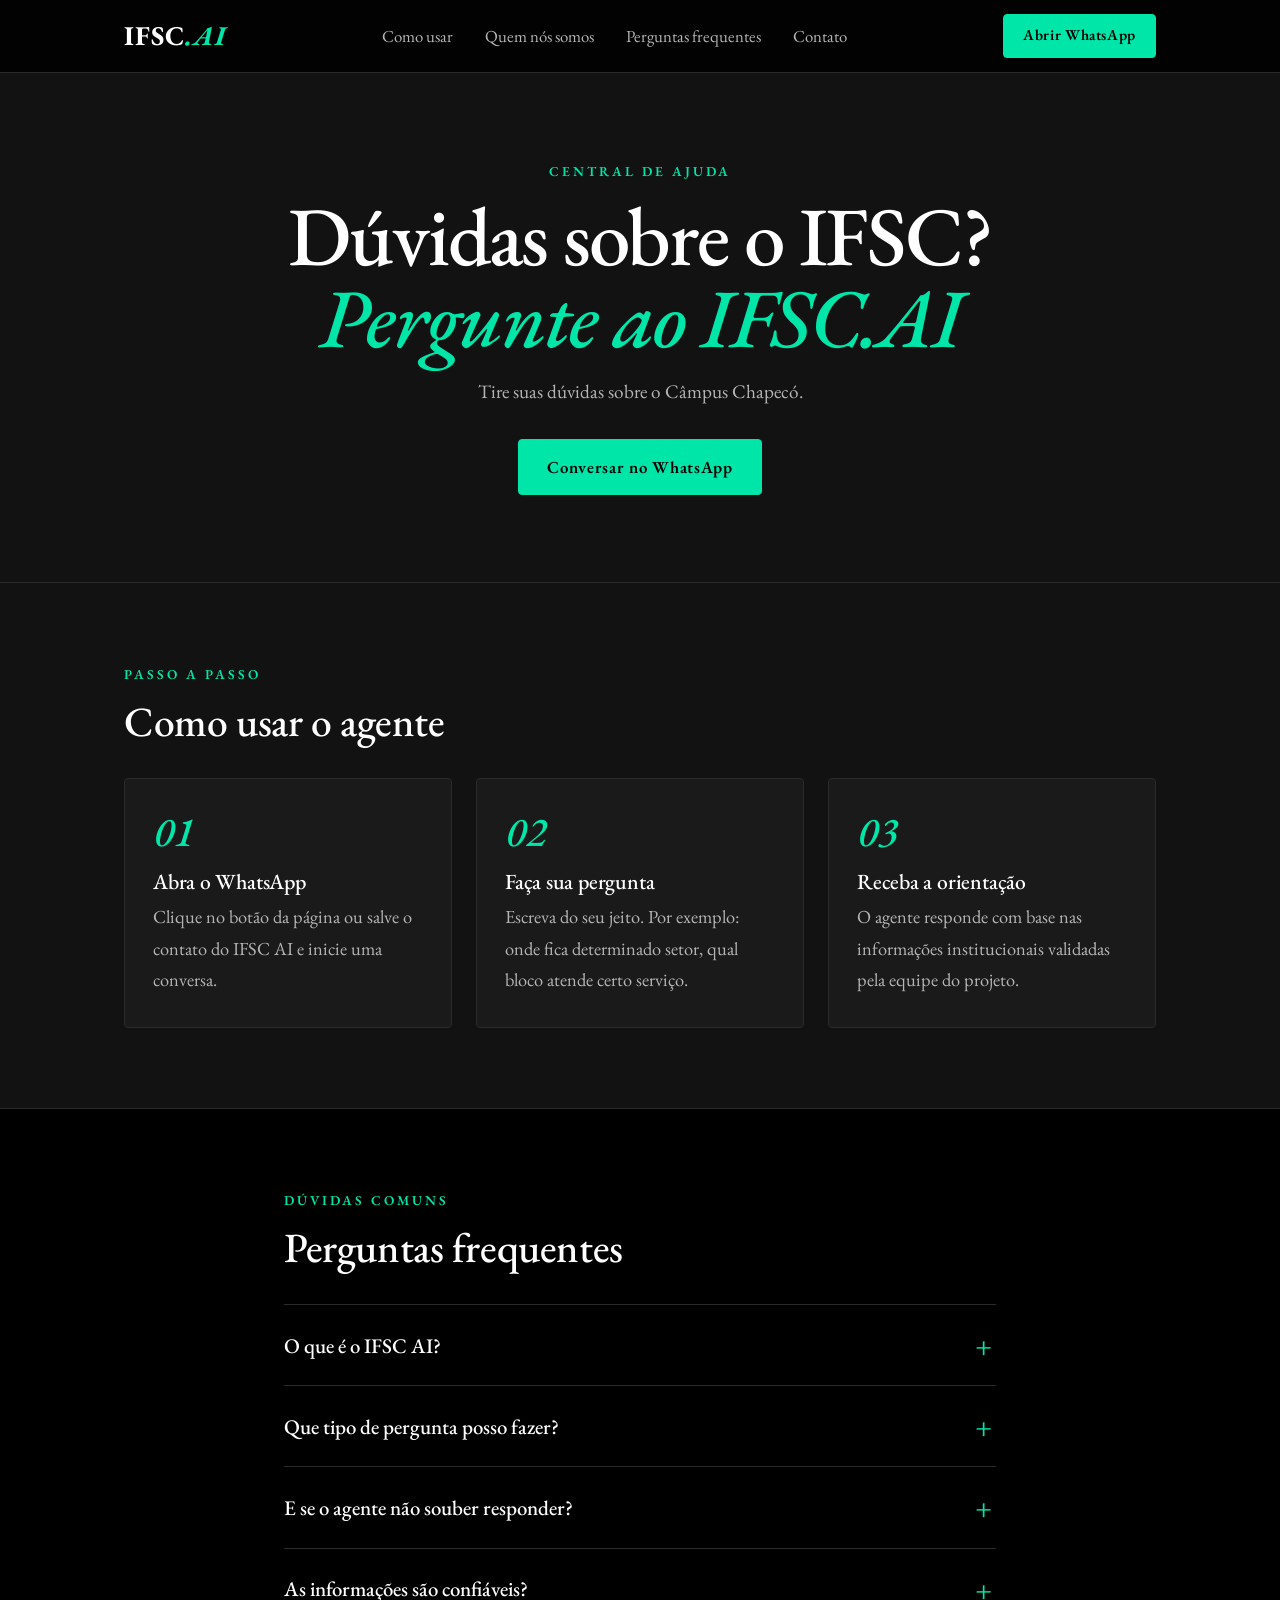
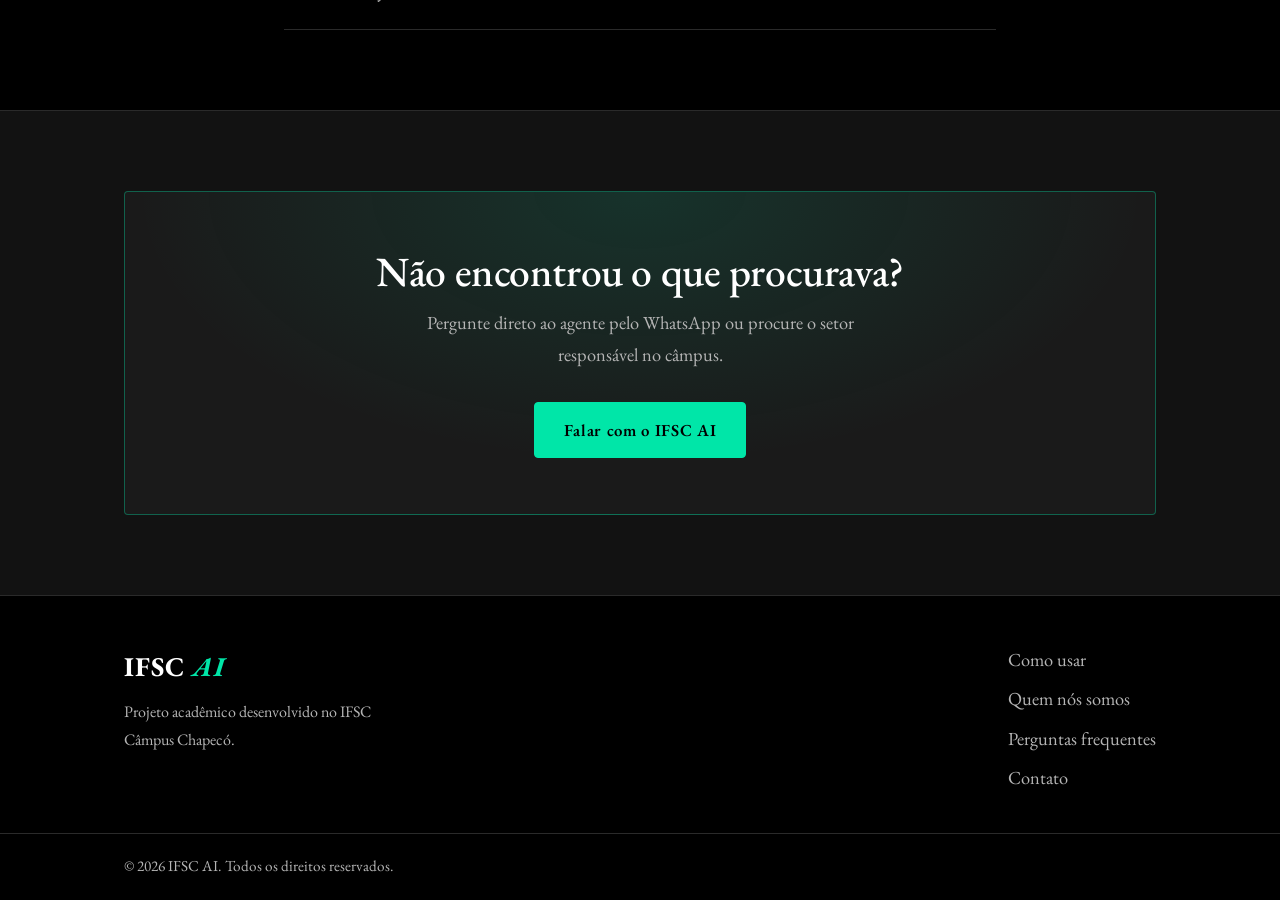
==== frontend/index.html @ 77cb6327 "Merge: aba "Quem nós somos" na main Traz da branch claude/kind-brahmagupta-nq2445 a página "Quem nós" ====
<!DOCTYPE html>
<html lang="pt-BR">
<head>
  <meta charset="UTF-8">
  <meta name="viewport" content="width=device-width, initial-scale=1.0">
  <title>IFSC.AI — Ajuda</title>
  <meta name="description" content="Central de ajuda do IFSC AI: aprenda a usar o agente de IA no WhatsApp para tirar dúvidas sobre o IFSC Câmpus Chapecó.">

  <!-- Fonte serifada: EB Garamond (Google Fonts) -->
  <link rel="preconnect" href="https://fonts.googleapis.com">
  <link rel="preconnect" href="https://fonts.gstatic.com" crossorigin>
  <link href="https://fonts.googleapis.com/css2?family=EB+Garamond:ital,wght@0,400;0,500;0,600;0,700;1,400;1,500&display=swap" rel="stylesheet">

  <link rel="stylesheet" href="style.css">
</head>
<body>

  <!--  NAVBAR  -->
  <header class="navbar">
    <nav class="nav container" aria-label="Navegação principal">
      <a href="#inicio" class="brand" aria-label="IFSC AI — início">IFSC<span>.AI</span></a>

      <ul class="nav-links">
        <li><a href="#como-usar">Como usar</a></li>
        <li><a href="quem-nos-somos.html">Quem nós somos</a></li>
        <li><a href="#perguntas">Perguntas frequentes</a></li>
        <li><a href="#contato">Contato</a></li>
      </ul>

      <!-- Link do WhatsApp -->
      <a href="5549988331303" class="btn btn-small">Abrir WhatsApp</a>
    </nav>
  </header>

  <!-- BODY -->
  <main>
<!-- Hero -->
<section class="hero" id="inicio">
  <div class="container">
    <p class="eyebrow">Central de ajuda</p>

    <h1>
      Dúvidas sobre o IFSC?
      <br>
      <em>Pergunte ao IFSC.AI</em>
    </h1>

    <p class="lead">
      Tire suas dúvidas sobre o Câmpus Chapecó.
    </p>

    <div class="hero-actions">
      <a href="#" class="btn">Conversar no WhatsApp</a>
    </div>
  </div>
</section>

    <!-- Como usar -->
    <section class="section" id="como-usar">
      <div class="container">
        <p class="eyebrow">Passo a passo</p>
        <h2>Como usar o agente</h2>

        <ol class="steps">
          <li class="card">
            <h3>Abra o WhatsApp</h3>
            <p>Clique no botão da página ou salve o contato do IFSC AI e inicie uma conversa.</p>
          </li>

          <li class="card">
            <h3>Faça sua pergunta</h3>
            <p>Escreva do seu jeito. Por exemplo: onde fica determinado setor, qual bloco atende certo serviço.</p>
          </li>

          <li class="card">
            <h3>Receba a orientação</h3>
            <p>O agente responde com base nas informações institucionais validadas pela equipe do projeto.</p>
          </li>
        </ol>
      </div>
    </section>

    <!-- Perguntas frequentes -->
    <section class="section section-alt" id="perguntas">
      <div class="container container-narrow">
        <p class="eyebrow">Dúvidas comuns</p>
        <h2>Perguntas frequentes</h2>

        <div class="faq">

          <details>
            <summary>O que é o IFSC AI?</summary>
            <p>
              Um projeto que facilita o acesso a informações do IFSC Câmpus Chapecó para
              estudantes, servidores e visitantes, por meio de um agente de IA no WhatsApp.
            </p>
          </details>

          <details>
            <summary>Que tipo de pergunta posso fazer?</summary>
            <p>
              Perguntas sobre setores, blocos, horários, serviços e procedimentos do câmpus.
            </p>
          </details>

          <details>
            <summary>E se o agente não souber responder?</summary>
            <p>
              Ele não inventa informações. Quando não tiver dados suficientes, vai orientar
              você a procurar o setor responsável.
            </p>
          </details>

          <details>
            <summary>As informações são confiáveis?</summary>
            <p>
              As respostas se baseiam em uma base de conhecimento organizada e validada
              previamente. Em caso de dúvida, confirme diretamente com o setor responsável.
            </p>
          </details>

        </div>
      </div>
    </section>

    <!-- Contato / CTA -->
    <section class="section" id="contato">
      <div class="container">
        <div class="cta">
          <h2>Não encontrou o que procurava?</h2>
          <p>
            Pergunte direto ao agente pelo WhatsApp ou procure o setor responsável no câmpus.
          </p>
          <a href="#" class="btn">Falar com o IFSC AI</a>
        </div>
      </div>
    </section>

  </main>

  <!-- FOOTER -->
  <footer class="footer">
    <div class="container footer-inner">

      <div>
        <p class="brand brand-footer">IFSC <span>AI</span></p>
        <p class="footer-text">
          Projeto acadêmico desenvolvido no IFSC Câmpus Chapecó.
        </p>
      </div>

      <ul class="footer-links">
        <li><a href="#como-usar">Como usar</a></li>
        <li><a href="quem-nos-somos.html">Quem nós somos</a></li>
        <li><a href="#perguntas">Perguntas frequentes</a></li>
        <li><a href="#contato">Contato</a></li>
      </ul>

    </div>

    <div class="footer-bottom">
      <div class="container">
        <p>&copy; 2026 IFSC AI. Todos os direitos reservados.</p>
      </div>
    </div>
  </footer>

</body>
</html>
---- frontend/style.css ----
/* 
   IFSC AI — Página de ajuda
   Paleta: #00E6A8, preto, branco, cinza bem escuro
   Fonte: EB Garamond (serifada, elegante e tecnológica)
   ========================================================= */

/*  Variáveis  */
:root {
  --accent: #00E6A8;
  --accent-soft: rgba(0, 230, 168, 0.12);
  --accent-line: rgba(0, 230, 168, 0.35);

  --black: #000000;
  --bg: #121212;
  --surface: #1a1a1a;
  --border: #2a2a2a;
  --white: #ffffff;
  --muted: #b5b5b5;

  --font-serif: "EB Garamond", Garamond, "Cormorant Garamond", "Times New Roman", serif;

  --radius: 4px;
  --max-width: 1080px;
  --nav-height: 72px;
}

/*  Reset básico  */
*,
*::before,
*::after {
  box-sizing: border-box;
  margin: 0;
  padding: 0;
}

html {
  scroll-behavior: smooth;
}

body {
  font-family: var(--font-serif);
  font-size: 1.15rem;
  line-height: 1.7;
  color: var(--white);
  background: var(--bg);
  -webkit-font-smoothing: antialiased;
}

ul,
ol {
  list-style: none;
}

a {
  color: inherit;
  text-decoration: none;
}

:focus-visible {
  outline: 2px solid var(--accent);
  outline-offset: 3px;
}

/*  Utilitários  */
.container {
  width: 100%;
  max-width: var(--max-width);
  margin: 0 auto;
  padding: 0 1.5rem;
}

.container-narrow {
  max-width: 760px;
}

.eyebrow {
  font-size: 0.85rem;
  font-weight: 600;
  letter-spacing: 0.22em;
  text-transform: uppercase;
  color: var(--accent);
  margin-bottom: 0.75rem;
}

h1,
h2,
h3 {
  font-weight: 500;
  line-height: 1.15;
  letter-spacing: -0.01em;
}

h2 {
  font-size: clamp(1.9rem, 4vw, 2.6rem);
  margin-bottom: 2rem;
}

h3 {
  font-size: 1.35rem;
  margin-bottom: 0.5rem;
}

/*  Botões  */
.btn {
  display: inline-block;
  padding: 0.8rem 1.8rem;
  font-family: inherit;
  font-size: 1.05rem;
  font-weight: 600;
  letter-spacing: 0.04em;
  color: var(--black);
  background: var(--accent);
  border: 1px solid var(--accent);
  border-radius: var(--radius);
  transition: background 0.2s ease, color 0.2s ease, transform 0.2s ease;
}

.btn:hover {
  background: transparent;
  color: var(--accent);
  transform: translateY(-1px);
}

.btn-ghost {
  background: transparent;
  color: var(--white);
  border-color: var(--border);
}

.btn-ghost:hover {
  color: var(--accent);
  border-color: var(--accent);
}

.btn-small {
  padding: 0.5rem 1.2rem;
  font-size: 0.95rem;
}

/*  Navbar  */
.navbar {
  position: sticky;
  top: 0;
  z-index: 100;
  background: rgba(0, 0, 0, 0.88);
  backdrop-filter: blur(10px);
  -webkit-backdrop-filter: blur(10px);
  border-bottom: 1px solid var(--border);
}

.nav {
  display: flex;
  align-items: center;
  justify-content: space-between;
  gap: 1.5rem;
  min-height: var(--nav-height);
}

.brand {
  font-size: 1.7rem;
  font-weight: 700;
  letter-spacing: 0.04em;
  color: var(--white);
}

.brand span {
  color: var(--accent);
  font-style: italic;
}

.nav-links {
  display: flex;
  gap: 2rem;
}

.nav-links a {
  position: relative;
  font-size: 1.05rem;
  color: var(--muted);
  transition: color 0.2s ease;
}

.nav-links a::after {
  content: "";
  position: absolute;
  left: 0;
  bottom: -4px;
  width: 0;
  height: 1px;
  background: var(--accent);
  transition: width 0.25s ease;
}

.nav-links a:hover {
  color: var(--white);
}

.nav-links a:hover::after {
  width: 100%;
}

/* Aba atual */
.nav-links a[aria-current="page"] {
  color: var(--white);
}

.nav-links a[aria-current="page"]::after {
  width: 100%;
}

/*  Hero  */
.hero {
  min-height: 510px;
  display: flex;
  align-items: center;
  text-align: center;
  padding: 5rem 0;
  background: var(--bg);
  border-bottom: 1px solid var(--border);
}

.hero .container {
  display: flex;
  flex-direction: column;
  align-items: center;
}

.hero h1 {
  font-size: clamp(3rem, 7vw, 5.2rem);
  max-width: 900px;
  margin-bottom: 1.25rem;
  line-height: 0.98;
  letter-spacing: -0.025em;
}

.hero h1 em {
  font-style: italic;
  color: var(--accent);
}

.lead {
  max-width: 500px;
  font-size: 1.2rem;
  line-height: 1.5;
  color: var(--muted);
  margin-bottom: 2rem;
}

.hero-actions {
  display: flex;
  justify-content: center;
}

/*  Seções  */
.section {
  padding: 5rem 0;
  scroll-margin-top: var(--nav-height);
}

.section-alt {
  background: var(--black);
  border-top: 1px solid var(--border);
  border-bottom: 1px solid var(--border);
}

/*  Páginas internas  */
.page-title {
  font-size: clamp(1.9rem, 4vw, 2.6rem);
  margin-bottom: 2rem;
}

/* Quem nós somos */
.about .lead {
  max-width: none;
  color: var(--white);
}

.about p:not(.eyebrow):not(.lead) {
  font-size: 1.15rem;
  color: var(--muted);
}

.about p + p {
  margin-top: 1.25rem;
}

/*  Passos  */
.steps,
.card-grid {
  display: grid;
  grid-template-columns: repeat(3, 1fr);
  gap: 1.5rem;
}

.steps {
  counter-reset: step;
}

.card {
  position: relative;
  padding: 2rem 1.75rem;
  background: var(--surface);
  border: 1px solid var(--border);
  border-radius: var(--radius);
  transition: border-color 0.2s ease, transform 0.2s ease;
}

.card:hover {
  border-color: var(--accent-line);
  transform: translateY(-3px);
}

.steps .card::before {
  counter-increment: step;
  content: "0" counter(step);
  display: block;
  font-size: 2.6rem;
  font-style: italic;
  font-weight: 500;
  line-height: 1;
  color: var(--accent);
  margin-bottom: 1rem;
}

.card p {
  color: var(--muted);
}

/*  FAQ  */
.faq {
  border-top: 1px solid var(--border);
}

.faq details {
  border-bottom: 1px solid var(--border);
}

.faq summary {
  position: relative;
  padding: 1.4rem 2.5rem 1.4rem 0;
  font-size: 1.3rem;
  font-weight: 500;
  cursor: pointer;
  list-style: none;
  transition: color 0.2s ease;
}

.faq summary::-webkit-details-marker {
  display: none;
}

.faq summary::after {
  content: "+";
  position: absolute;
  right: 0.25rem;
  top: 50%;
  transform: translateY(-50%);
  font-size: 1.8rem;
  font-weight: 400;
  color: var(--accent);
  transition: transform 0.25s ease;
}

.faq summary:hover {
  color: var(--accent);
}

.faq details[open] summary::after {
  content: "–";
}

.faq details p {
  padding: 0 2.5rem 1.5rem 0;
  color: var(--muted);
}

/*  CTA  */
.cta {
  padding: 3.5rem 2rem;
  text-align: center;
  background:
    radial-gradient(
      ellipse 70% 120% at 50% 0%,
      var(--accent-soft),
      transparent 70%
    ),
    var(--surface);
  border: 1px solid var(--accent-line);
  border-radius: var(--radius);
}

.cta h2 {
  margin-bottom: 0.75rem;
}

.cta p {
  max-width: 50ch;
  margin: 0 auto 2rem;
  color: var(--muted);
}

/*  Footer  */
.footer {
  background: var(--black);
  border-top: 1px solid var(--border);
}

.footer-inner {
  display: flex;
  flex-wrap: wrap;
  justify-content: space-between;
  gap: 2rem;
  padding-top: 3rem;
  padding-bottom: 2.5rem;
}

.brand-footer {
  margin-bottom: 0.5rem;
}

.footer-text {
  max-width: 34ch;
  font-size: 1rem;
  color: var(--muted);
}

.footer-links {
  display: flex;
  flex-direction: column;
  gap: 0.5rem;
}

.footer-links a {
  color: var(--muted);
  transition: color 0.2s ease;
}

.footer-links a:hover {
  color: var(--accent);
}

.footer-bottom {
  padding: 1.25rem 0;
  border-top: 1px solid var(--border);
  font-size: 0.95rem;
  color: var(--muted);
}

/*  Responsivo  */
@media (max-width: 860px) {
  .steps,
  .card-grid {
    grid-template-columns: 1fr;
  }
}

@media (max-width: 640px) {
  :root {
    --nav-height: 108px;
  }

  .nav {
    flex-wrap: wrap;
    justify-content: space-between;
    padding-top: 0.75rem;
    padding-bottom: 0.75rem;
    gap: 0.75rem;
  }

  .nav-links {
    order: 3;
    width: 100%;
    flex-wrap: wrap;
    justify-content: space-between;
    gap: 0.5rem 1rem;
  }

  .nav-links a {
    font-size: 0.95rem;
  }

  .hero {
    min-height: 480px;
    padding: 4rem 0 3.5rem;
  }

  .hero h1 {
    font-size: clamp(2.8rem, 12vw, 4rem);
  }

  .section {
    padding: 3.5rem 0;
  }

  .cta {
    padding: 2.5rem 1.25rem;
  }
}

/*  Menos animação  */
@media (prefers-reduced-motion: reduce) {
  html {
    scroll-behavior: auto;
  }

  * {
    transition: none !important;
  }
}
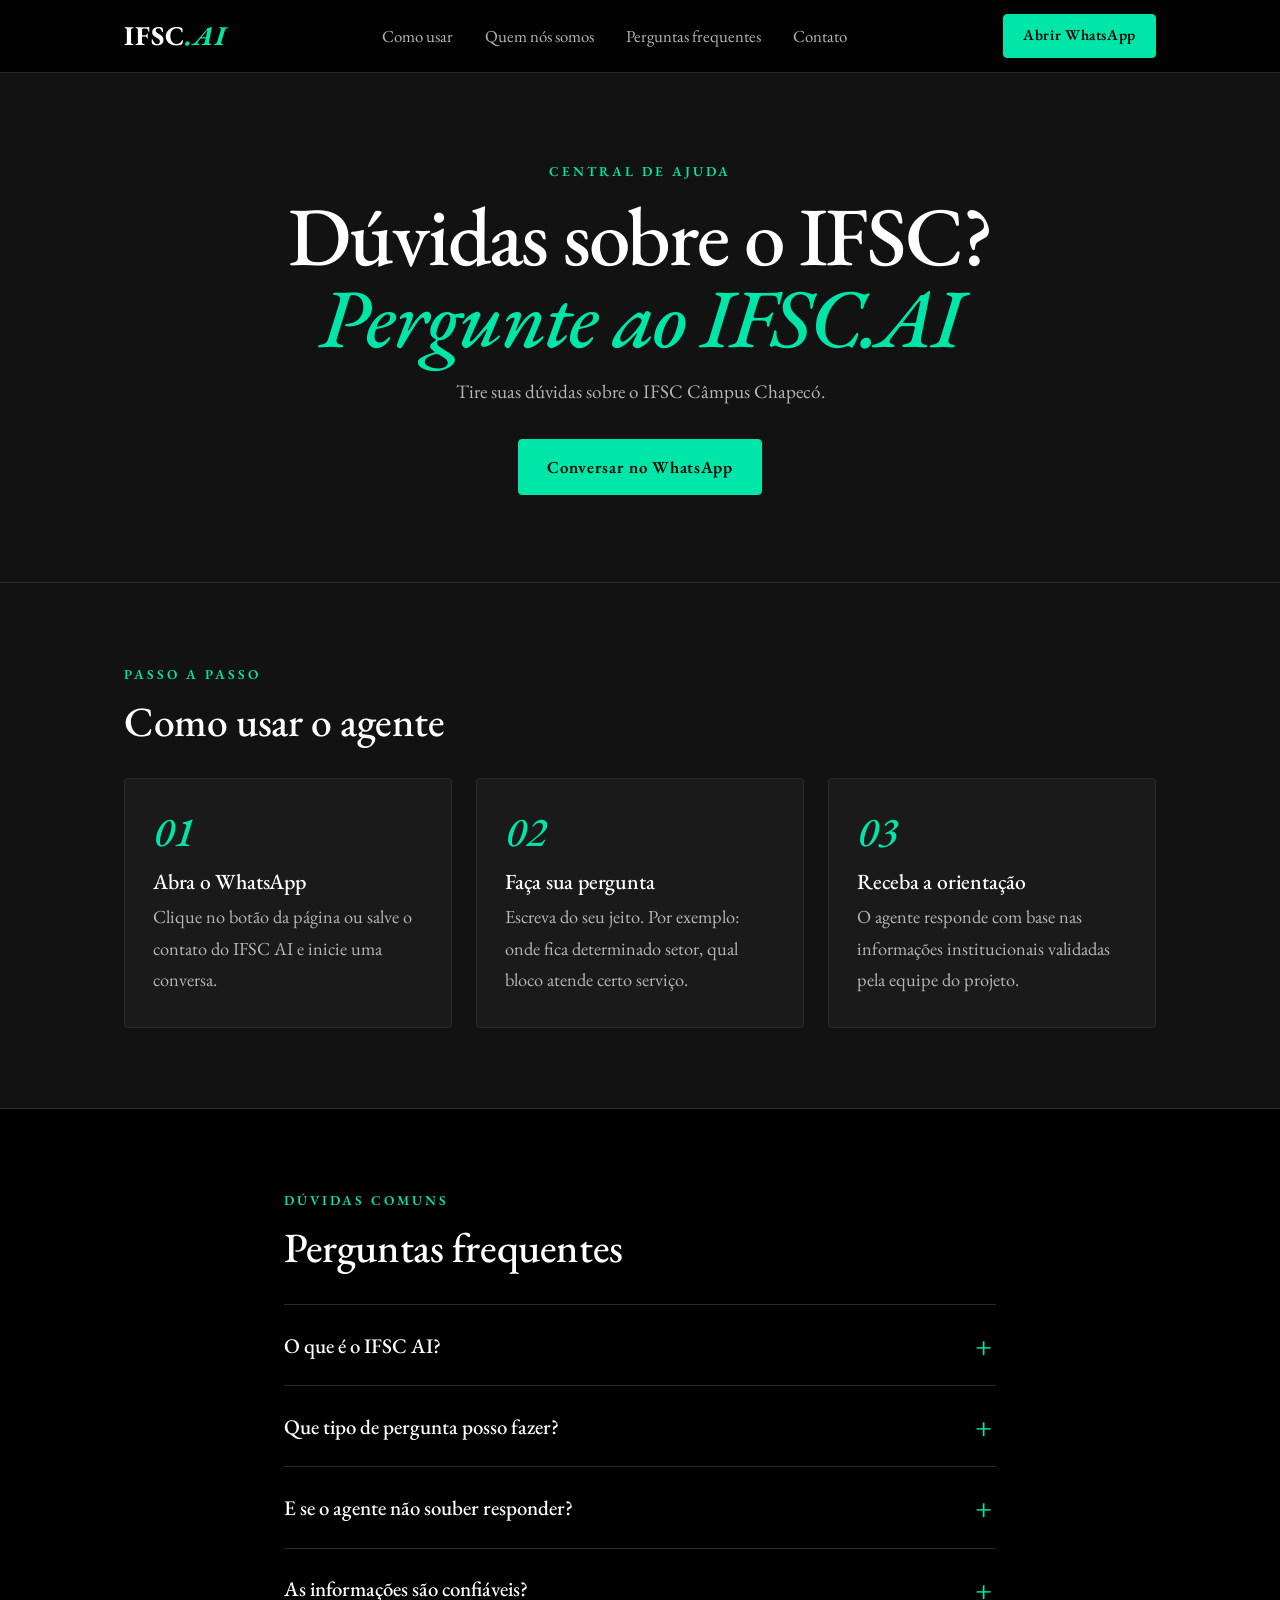
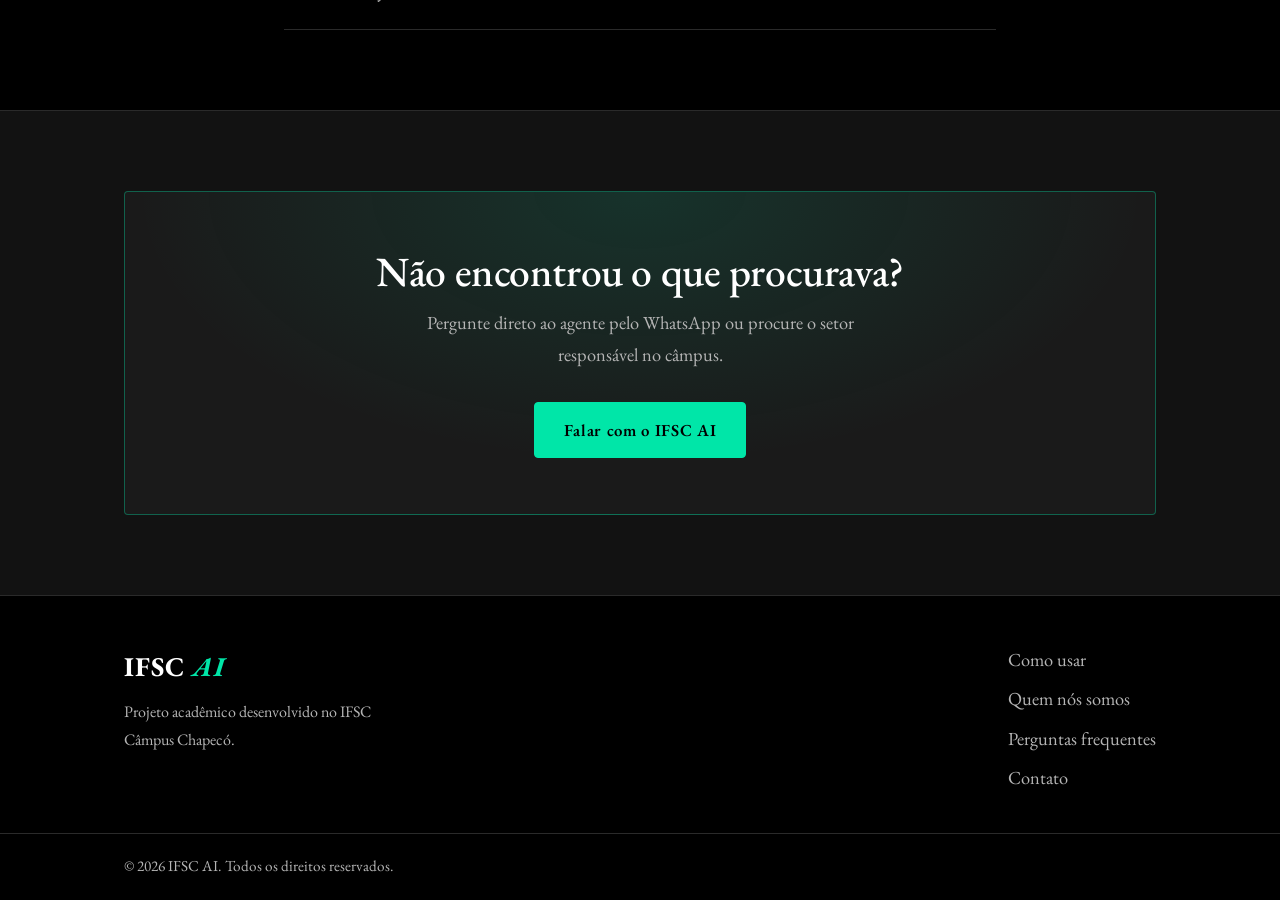
==== commit 7288930c: "Frontend melhorias" ====
--- a/frontend/index.html
+++ b/frontend/index.html
@@ -28,7 +28,7 @@
       </ul>
 
       <!-- Link do WhatsApp -->
-      <a href="5549988331303" class="btn btn-small">Abrir WhatsApp</a>
+      <a href="https://wa.me/5549988331303" class="btn btn-small">Abrir WhatsApp</a>
     </nav>
   </header>
 
@@ -46,7 +46,7 @@
     </h1>
 
     <p class="lead">
-      Tire suas dúvidas sobre o Câmpus Chapecó.
+      Tire suas dúvidas sobre o IFSC Câmpus Chapecó.
     </p>
 
     <div class="hero-actions">
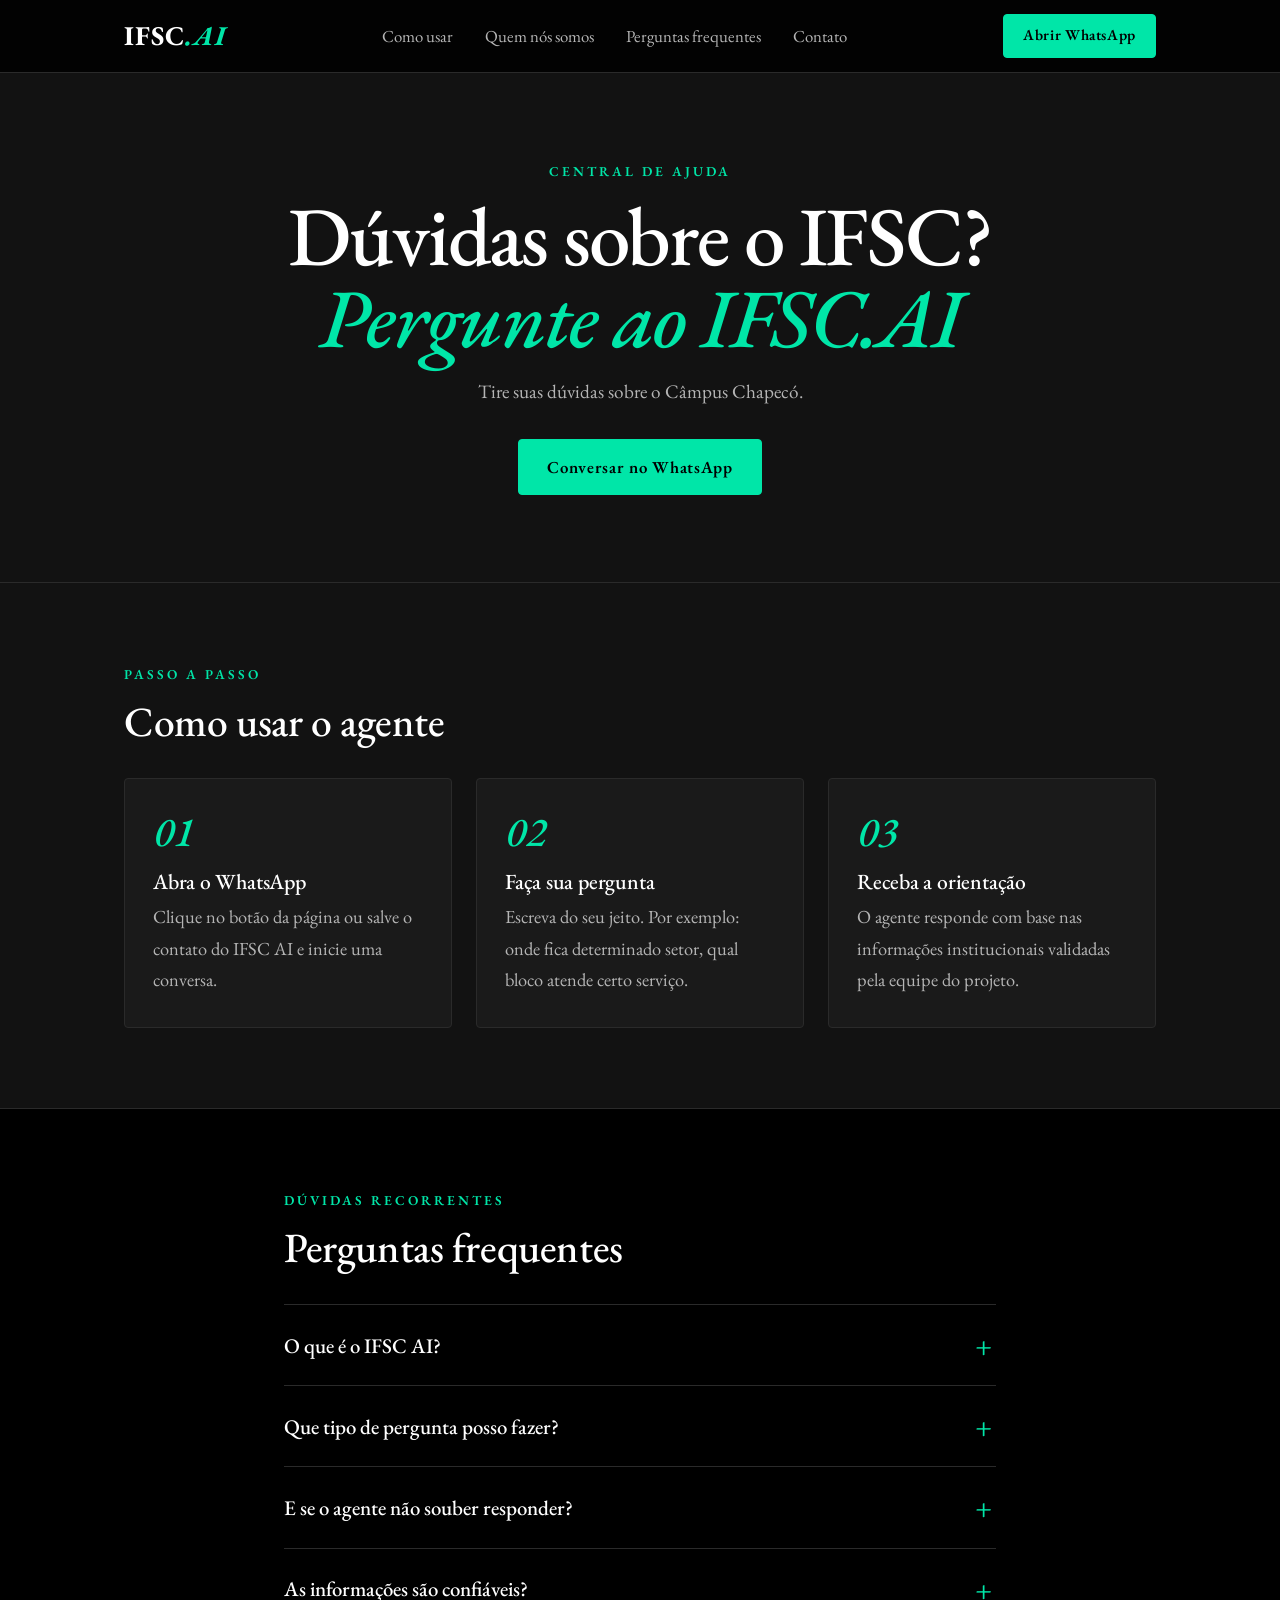
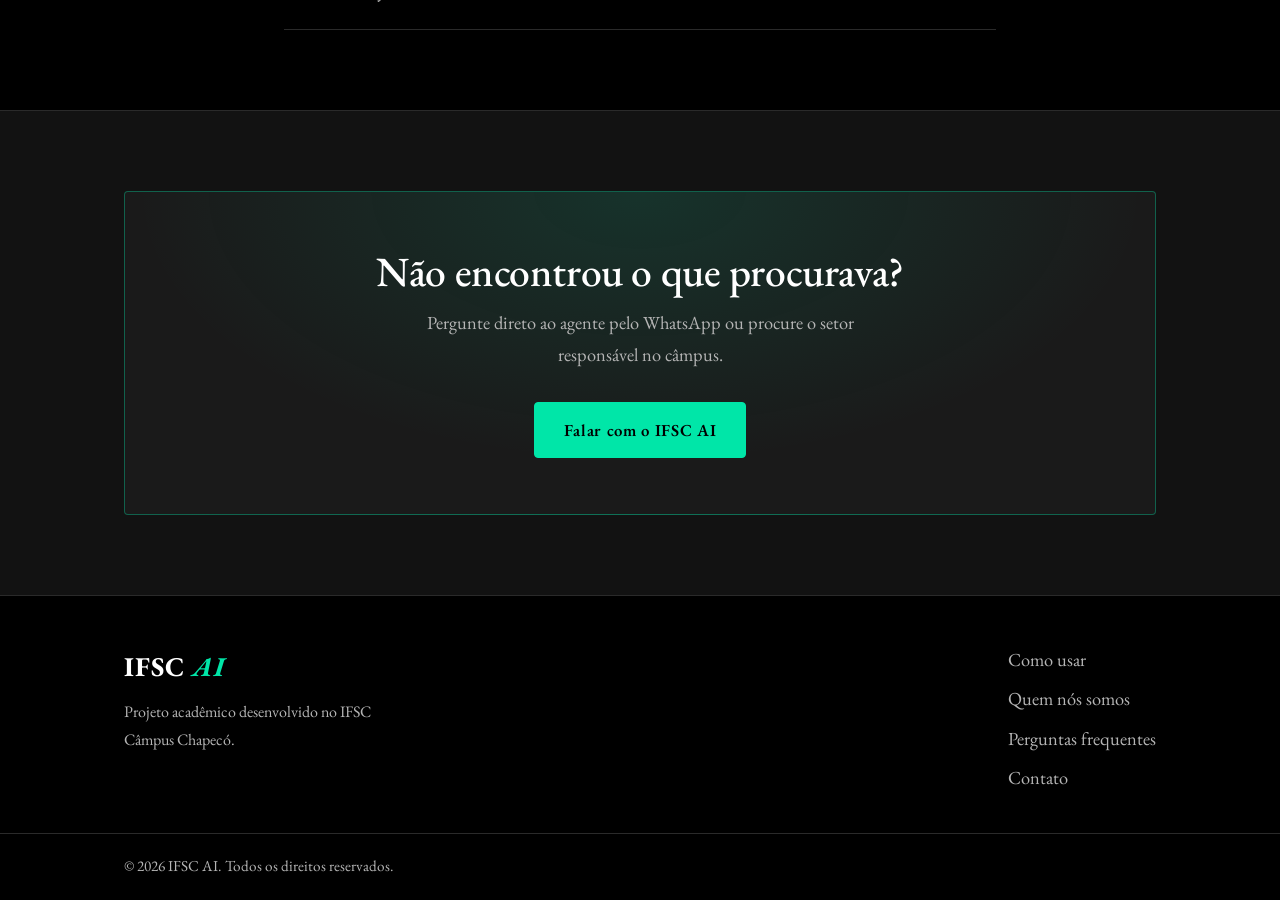
==== commit ba1e228a: "text_altera" ====
--- a/frontend/index.html
+++ b/frontend/index.html
@@ -46,7 +46,7 @@
     </h1>
 
     <p class="lead">
-      Tire suas dúvidas sobre o IFSC Câmpus Chapecó.
+      Tire suas dúvidas sobre o Câmpus Chapecó.
     </p>
 
     <div class="hero-actions">
@@ -83,7 +83,7 @@
     <!-- Perguntas frequentes -->
     <section class="section section-alt" id="perguntas">
       <div class="container container-narrow">
-        <p class="eyebrow">Dúvidas comuns</p>
+        <p class="eyebrow">Dúvidas recorrentes</p>
         <h2>Perguntas frequentes</h2>
 
         <div class="faq">
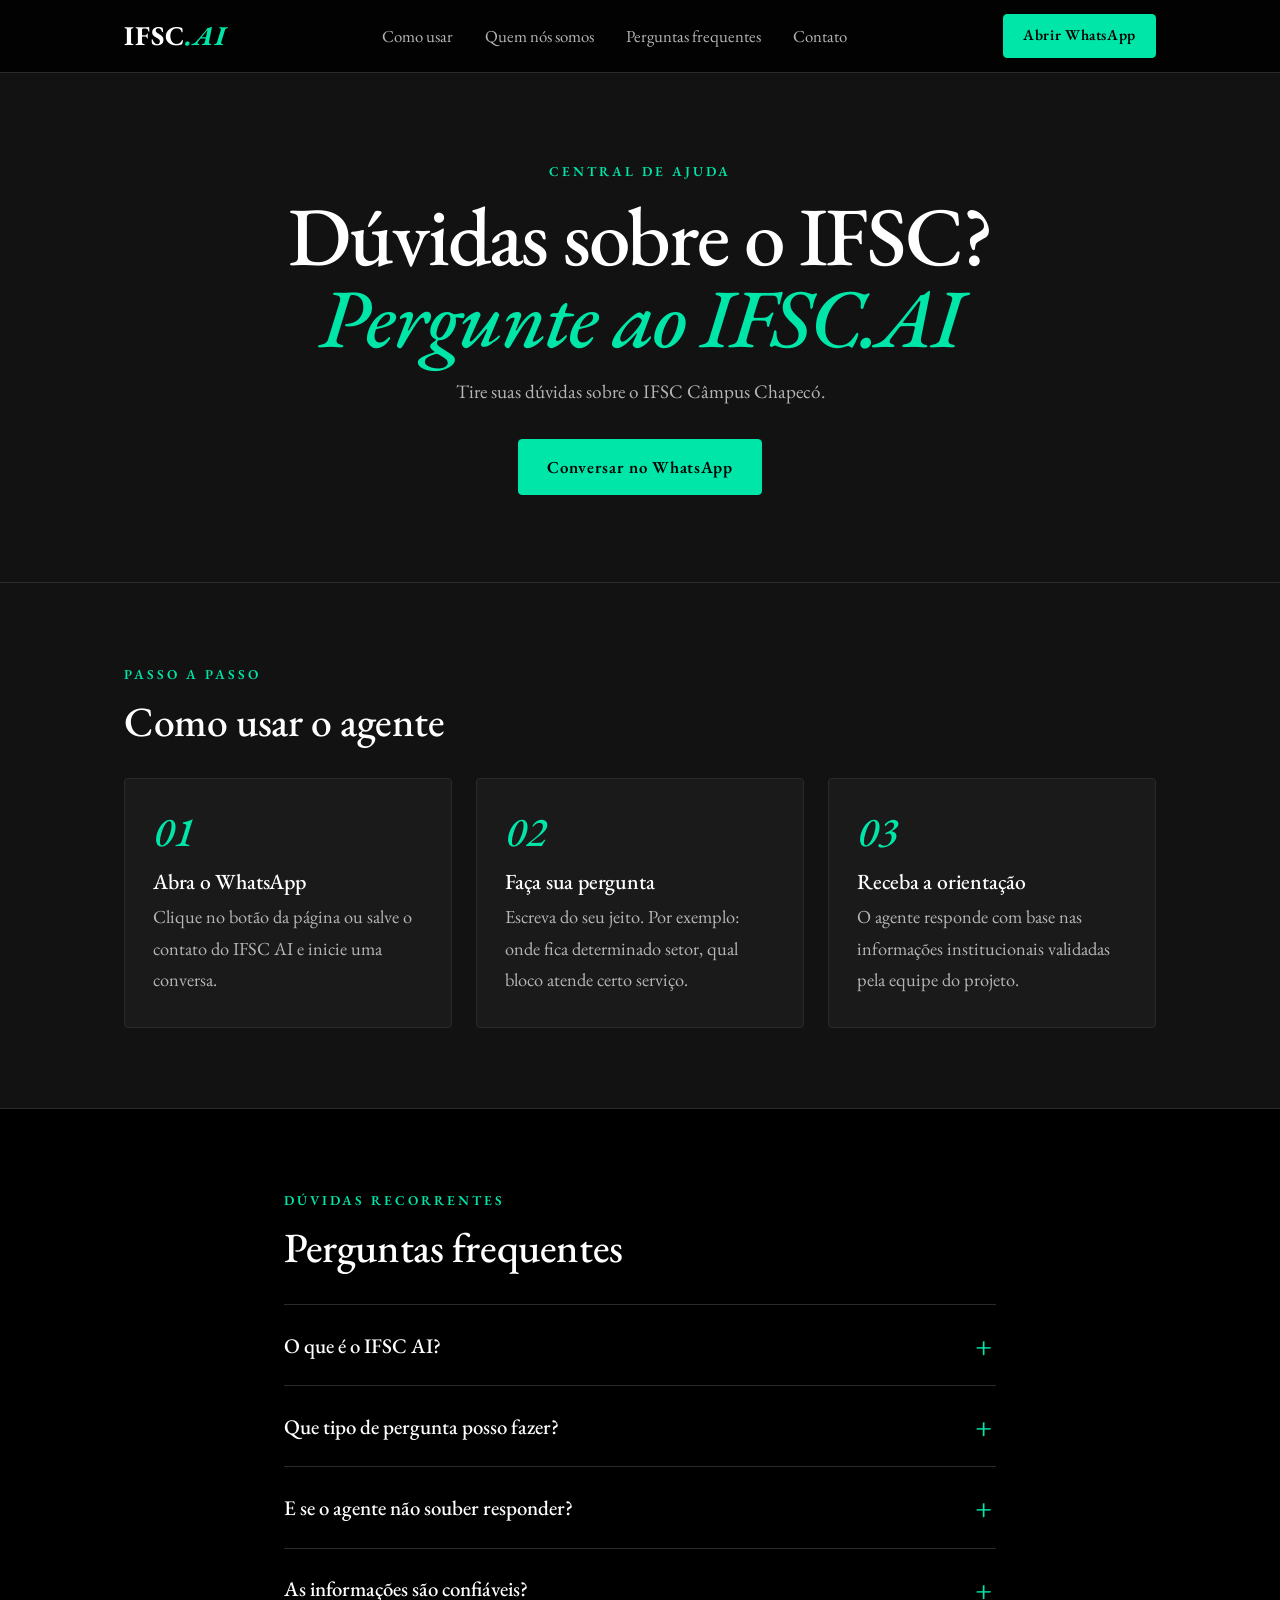
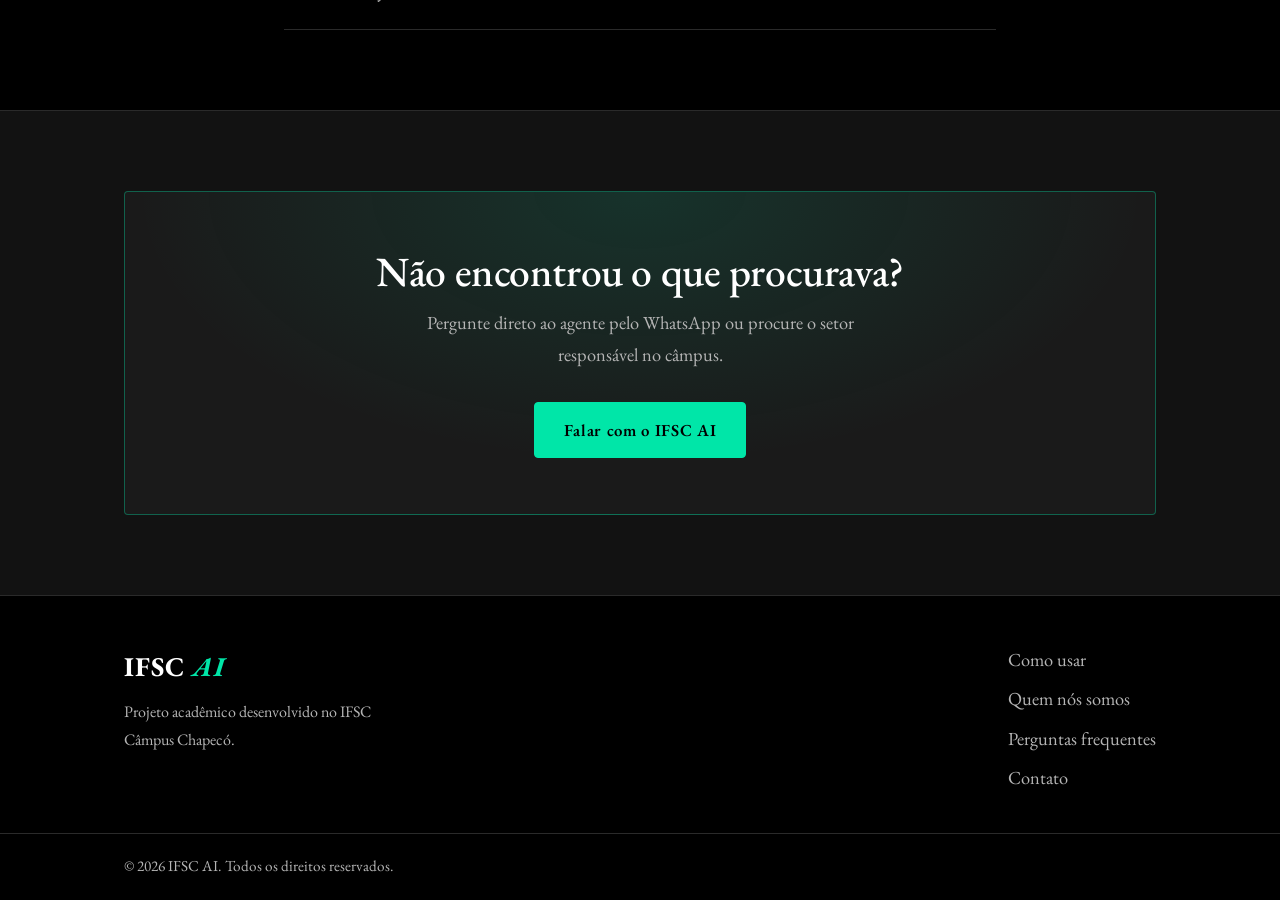
==== commit 697959a4: "Merge branch 'main' of https://github.com/IFSC-AI/IFSC.AI" ====
--- a/frontend/index.html
+++ b/frontend/index.html
@@ -46,7 +46,7 @@
     </h1>
 
     <p class="lead">
-      Tire suas dúvidas sobre o Câmpus Chapecó.
+      Tire suas dúvidas sobre o IFSC Câmpus Chapecó.
     </p>
 
     <div class="hero-actions">
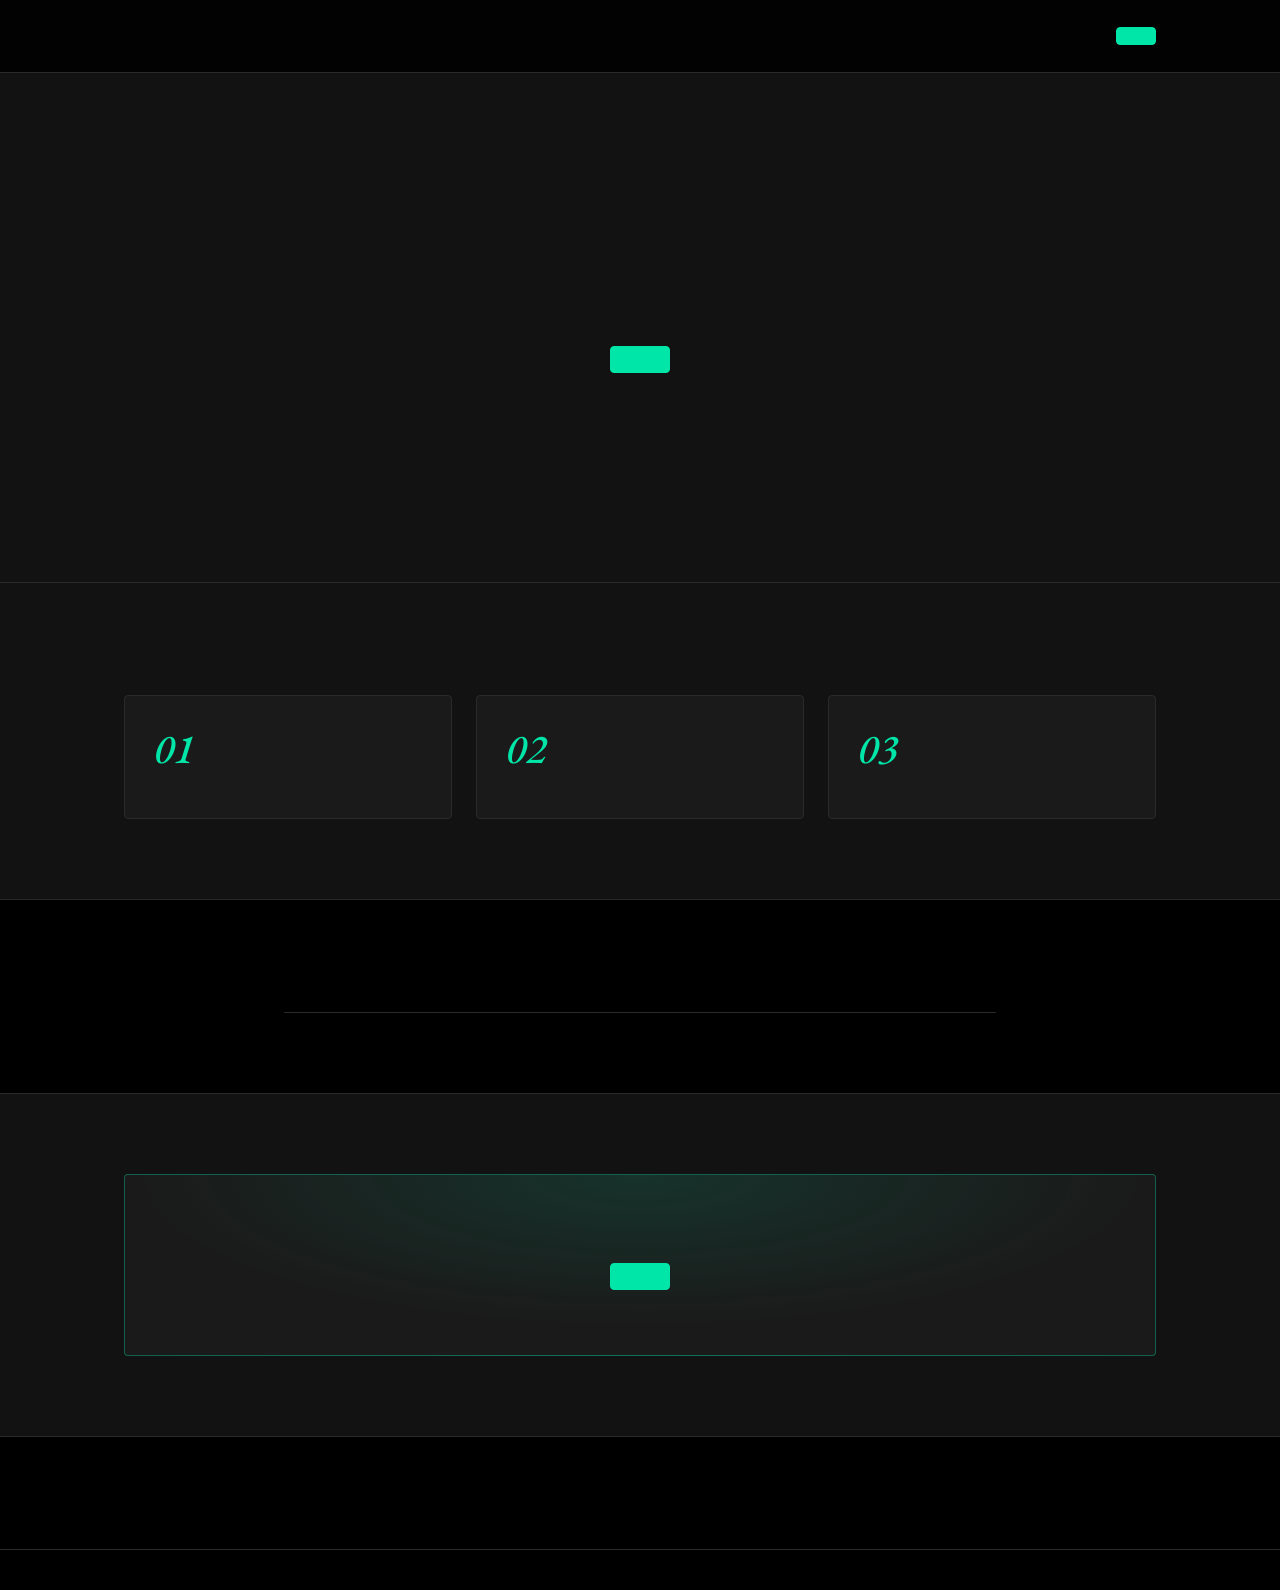
==== commit b4fa19bf: "Refactor: Reestruturação do index.html, para que os textos funcionem apenas via API do backend que l" ====
--- a/frontend/index.html
+++ b/frontend/index.html
@@ -12,126 +12,202 @@
   <link href="https://fonts.googleapis.com/css2?family=EB+Garamond:ital,wght@0,400;0,500;0,600;0,700;1,400;1,500&display=swap" rel="stylesheet">
 
   <link rel="stylesheet" href="style.css">
+
+  <!-- Integração com a API do IFSC.AI -->
+  <script src="script.js" defer></script>
 </head>
 <body>
 
-  <!--  NAVBAR  -->
+  <!-- NAVBAR -->
   <header class="navbar">
     <nav class="nav container" aria-label="Navegação principal">
-      <a href="#inicio" class="brand" aria-label="IFSC AI — início">IFSC<span>.AI</span></a>
+
+      <a href="#inicio" class="brand" aria-label="IFSC AI — início">
+        <!-- CONTEÚDO ORIGINAL: IFSC<span>.AI</span> -->
+      </a>
 
       <ul class="nav-links">
-        <li><a href="#como-usar">Como usar</a></li>
-        <li><a href="quem-nos-somos.html">Quem nós somos</a></li>
-        <li><a href="#perguntas">Perguntas frequentes</a></li>
-        <li><a href="#contato">Contato</a></li>
+        <li>
+          <a href="#como-usar">
+            <!-- CONTEÚDO ORIGINAL: Como usar -->
+          </a>
+        </li>
+
+        <li>
+          <a href="quem-nos-somos.html">
+            <!-- CONTEÚDO ORIGINAL: Quem nós somos -->
+          </a>
+        </li>
+
+        <li>
+          <a href="#perguntas">
+            <!-- CONTEÚDO ORIGINAL: Perguntas frequentes -->
+          </a>
+        </li>
+
+        <li>
+          <a href="#contato">
+            <!-- CONTEÚDO ORIGINAL: Contato -->
+          </a>
+        </li>
       </ul>
 
       <!-- Link do WhatsApp -->
-      <a href="https://wa.me/5549988331303" class="btn btn-small">Abrir WhatsApp</a>
+      <a href="https://wa.me/5549988331303" class="btn btn-small">
+        <!-- CONTEÚDO ORIGINAL: Abrir WhatsApp -->
+      </a>
+
     </nav>
   </header>
 
   <!-- BODY -->
   <main>
-<!-- Hero -->
-<section class="hero" id="inicio">
-  <div class="container">
-    <p class="eyebrow">Central de ajuda</p>
-
-    <h1>
-      Dúvidas sobre o IFSC?
-      <br>
-      <em>Pergunte ao IFSC.AI</em>
-    </h1>
-
-    <p class="lead">
-      Tire suas dúvidas sobre o IFSC Câmpus Chapecó.
-    </p>
-
-    <div class="hero-actions">
-      <a href="#" class="btn">Conversar no WhatsApp</a>
-    </div>
-  </div>
-</section>
-
-    <!-- Como usar -->
+
+    <!-- HERO -->
+    <section class="hero" id="inicio">
+      <div class="container">
+
+        <p class="eyebrow">
+          <!-- CONTEÚDO ORIGINAL: Central de ajuda -->
+        </p>
+
+        <h1>
+          <!-- CONTEÚDO ORIGINAL: Dúvidas sobre o IFSC? -->
+          <!-- SEGUNDA LINHA ORIGINAL: <br><em>Pergunte ao IFSC.AI</em> -->
+        </h1>
+
+        <p class="lead">
+          <!-- CONTEÚDO ORIGINAL: Tire suas dúvidas sobre o IFSC Câmpus Chapecó. -->
+        </p>
+
+        <div class="hero-actions">
+          <a href="https://wa.me/5549988331303" class="btn">
+            <!-- CONTEÚDO ORIGINAL: Conversar no WhatsApp -->
+          </a>
+        </div>
+
+      </div>
+    </section>
+
+    <!-- COMO USAR -->
     <section class="section" id="como-usar">
       <div class="container">
-        <p class="eyebrow">Passo a passo</p>
-        <h2>Como usar o agente</h2>
+
+        <p class="eyebrow">
+          <!-- CONTEÚDO ORIGINAL: Passo a passo -->
+        </p>
+
+        <h2>
+          <!-- CONTEÚDO ORIGINAL: Como usar o agente -->
+        </h2>
 
         <ol class="steps">
+
           <li class="card">
-            <h3>Abra o WhatsApp</h3>
-            <p>Clique no botão da página ou salve o contato do IFSC AI e inicie uma conversa.</p>
+            <h3>
+              <!-- CONTEÚDO ORIGINAL: Abra o WhatsApp -->
+            </h3>
+
+            <p>
+              <!-- CONTEÚDO ORIGINAL: Clique no botão da página ou salve o contato do IFSC AI e inicie uma conversa. -->
+            </p>
           </li>
 
           <li class="card">
-            <h3>Faça sua pergunta</h3>
-            <p>Escreva do seu jeito. Por exemplo: onde fica determinado setor, qual bloco atende certo serviço.</p>
+            <h3>
+              <!-- CONTEÚDO ORIGINAL: Faça sua pergunta -->
+            </h3>
+
+            <p>
+              <!-- CONTEÚDO ORIGINAL: Escreva do seu jeito. Por exemplo: onde fica determinado setor, qual bloco atende certo serviço. -->
+            </p>
           </li>
 
           <li class="card">
-            <h3>Receba a orientação</h3>
-            <p>O agente responde com base nas informações institucionais validadas pela equipe do projeto.</p>
+            <h3>
+              <!-- CONTEÚDO ORIGINAL: Receba a orientação -->
+            </h3>
+
+            <p>
+              <!-- CONTEÚDO ORIGINAL: O agente responde com base nas informações institucionais validadas pela equipe do projeto. -->
+            </p>
           </li>
+
         </ol>
       </div>
     </section>
 
-    <!-- Perguntas frequentes -->
+    <!-- PERGUNTAS FREQUENTES -->
     <section class="section section-alt" id="perguntas">
       <div class="container container-narrow">
-        <p class="eyebrow">Dúvidas recorrentes</p>
-        <h2>Perguntas frequentes</h2>
+
+        <p class="eyebrow">
+          <!-- CONTEÚDO ORIGINAL: Dúvidas recorrentes -->
+        </p>
+
+        <h2>
+          <!-- CONTEÚDO ORIGINAL: Perguntas frequentes -->
+        </h2>
 
         <div class="faq">
 
-          <details>
-            <summary>O que é o IFSC AI?</summary>
-            <p>
-              Um projeto que facilita o acesso a informações do IFSC Câmpus Chapecó para
-              estudantes, servidores e visitantes, por meio de um agente de IA no WhatsApp.
-            </p>
-          </details>
-
-          <details>
-            <summary>Que tipo de pergunta posso fazer?</summary>
-            <p>
-              Perguntas sobre setores, blocos, horários, serviços e procedimentos do câmpus.
-            </p>
-          </details>
-
-          <details>
-            <summary>E se o agente não souber responder?</summary>
-            <p>
-              Ele não inventa informações. Quando não tiver dados suficientes, vai orientar
-              você a procurar o setor responsável.
-            </p>
-          </details>
-
-          <details>
-            <summary>As informações são confiáveis?</summary>
-            <p>
-              As respostas se baseiam em uma base de conhecimento organizada e validada
-              previamente. Em caso de dúvida, confirme diretamente com o setor responsável.
-            </p>
-          </details>
+          <!--
+            CONTEÚDO ESTÁTICO ORIGINAL DO FAQ.
+            Para restaurá-lo, remova os marcadores deste comentário.
+
+            <details>
+              <summary>O que é o IFSC AI?</summary>
+              <p>
+                Um projeto que facilita o acesso a informações do IFSC Câmpus Chapecó para
+                estudantes, servidores e visitantes, por meio de um agente de IA no WhatsApp.
+              </p>
+            </details>
+
+            <details>
+              <summary>Que tipo de pergunta posso fazer?</summary>
+              <p>
+                Perguntas sobre setores, blocos, horários, serviços e procedimentos do câmpus.
+              </p>
+            </details>
+
+            <details>
+              <summary>E se o agente não souber responder?</summary>
+              <p>
+                Ele não inventa informações. Quando não tiver dados suficientes, vai orientar
+                você a procurar o setor responsável.
+              </p>
+            </details>
+
+            <details>
+              <summary>As informações são confiáveis?</summary>
+              <p>
+                As respostas se baseiam em uma base de conhecimento organizada e validada
+                previamente. Em caso de dúvida, confirme diretamente com o setor responsável.
+              </p>
+            </details>
+          -->
 
         </div>
       </div>
     </section>
 
-    <!-- Contato / CTA -->
+    <!-- CONTATO / CTA -->
     <section class="section" id="contato">
       <div class="container">
         <div class="cta">
-          <h2>Não encontrou o que procurava?</h2>
+
+          <h2>
+            <!-- CONTEÚDO ORIGINAL: Não encontrou o que procurava? -->
+          </h2>
+
           <p>
-            Pergunte direto ao agente pelo WhatsApp ou procure o setor responsável no câmpus.
+            <!-- CONTEÚDO ORIGINAL: Pergunte direto ao agente pelo WhatsApp ou procure o setor responsável no câmpus. -->
           </p>
-          <a href="#" class="btn">Falar com o IFSC AI</a>
+
+          <a href="https://wa.me/5549988331303" class="btn">
+            <!-- CONTEÚDO ORIGINAL: Falar com o IFSC AI -->
+          </a>
+
         </div>
       </div>
     </section>
@@ -143,24 +219,50 @@
     <div class="container footer-inner">
 
       <div>
-        <p class="brand brand-footer">IFSC <span>AI</span></p>
+        <p class="brand brand-footer">
+          <!-- CONTEÚDO ORIGINAL: IFSC <span>AI</span> -->
+        </p>
+
         <p class="footer-text">
-          Projeto acadêmico desenvolvido no IFSC Câmpus Chapecó.
+          <!-- CONTEÚDO ORIGINAL: Projeto acadêmico desenvolvido no IFSC Câmpus Chapecó. -->
         </p>
       </div>
 
       <ul class="footer-links">
-        <li><a href="#como-usar">Como usar</a></li>
-        <li><a href="quem-nos-somos.html">Quem nós somos</a></li>
-        <li><a href="#perguntas">Perguntas frequentes</a></li>
-        <li><a href="#contato">Contato</a></li>
+
+        <li>
+          <a href="#como-usar">
+            <!-- CONTEÚDO ORIGINAL: Como usar -->
+          </a>
+        </li>
+
+        <li>
+          <a href="quem-nos-somos.html">
+            <!-- CONTEÚDO ORIGINAL: Quem nós somos -->
+          </a>
+        </li>
+
+        <li>
+          <a href="#perguntas">
+            <!-- CONTEÚDO ORIGINAL: Perguntas frequentes -->
+          </a>
+        </li>
+
+        <li>
+          <a href="#contato">
+            <!-- CONTEÚDO ORIGINAL: Contato -->
+          </a>
+        </li>
+
       </ul>
 
     </div>
 
     <div class="footer-bottom">
       <div class="container">
-        <p>&copy; 2026 IFSC AI. Todos os direitos reservados.</p>
+        <p>
+          <!-- CONTEÚDO ORIGINAL: &copy; 2026 IFSC AI. Todos os direitos reservados. -->
+        </p>
       </div>
     </div>
   </footer>
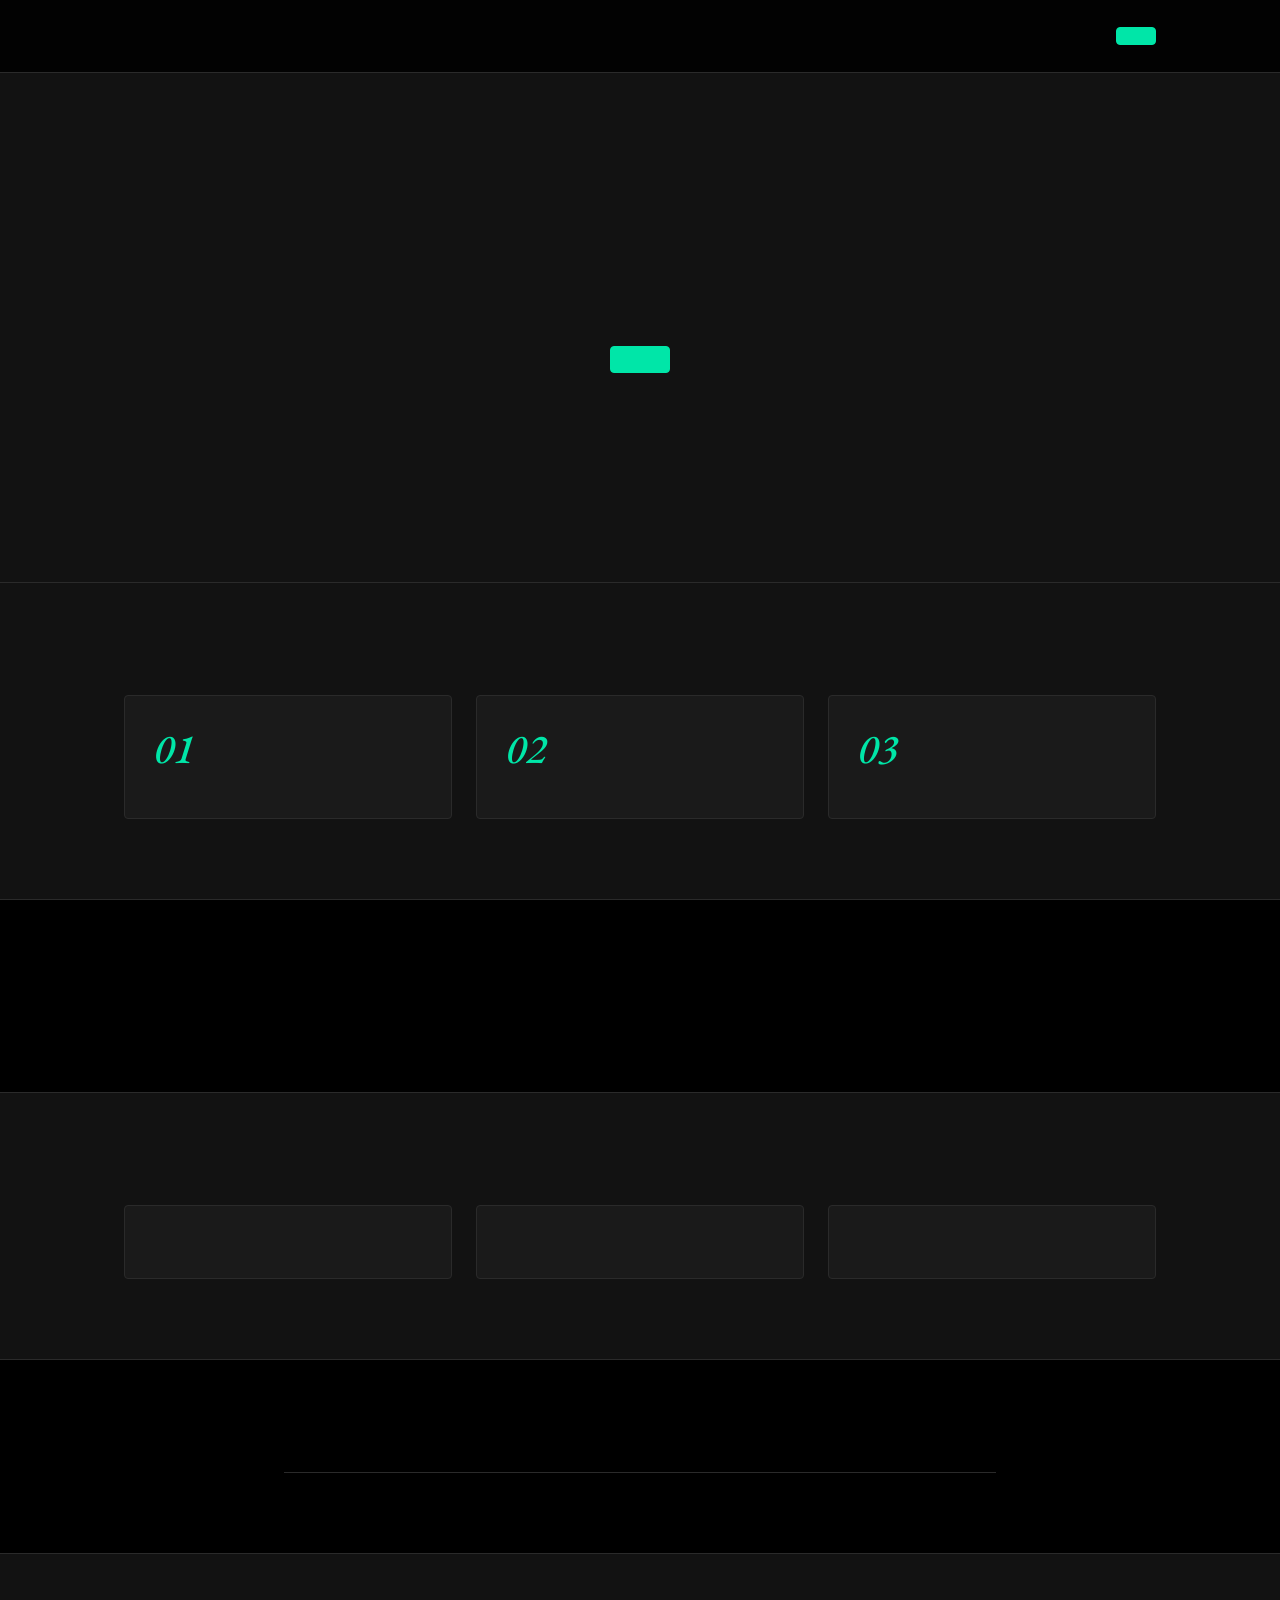
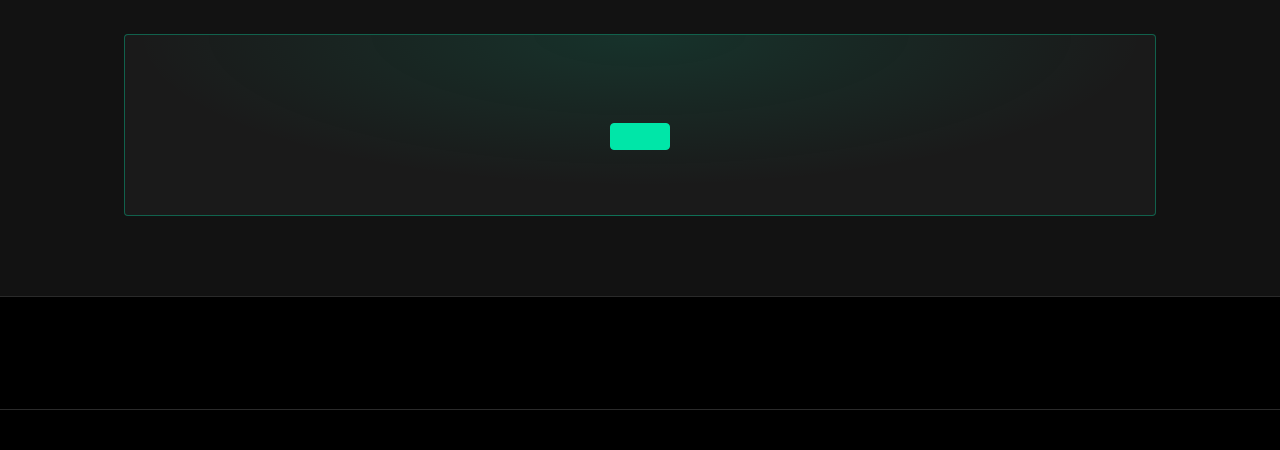
==== commit c54730ef: "refactor: integra a seção Quem nós somos ao index e atualiza o script.js" ====
--- a/frontend/index.html
+++ b/frontend/index.html
@@ -34,7 +34,7 @@
         </li>
 
         <li>
-          <a href="quem-nos-somos.html">
+          <a href="#quem-somos">
             <!-- CONTEÚDO ORIGINAL: Quem nós somos -->
           </a>
         </li>
@@ -134,6 +134,81 @@
           </li>
 
         </ol>
+      </div>
+    </section>
+
+    <!-- QUEM NÓS SOMOS -->
+    <section class="section section-alt" id="quem-somos">
+      <div class="container container-narrow about">
+
+        <p class="eyebrow">
+          <!-- CONTEÚDO ORIGINAL: O projeto -->
+        </p>
+
+        <h2>
+          <!-- CONTEÚDO ORIGINAL: Quem nós somos -->
+        </h2>
+
+        <p class="lead">
+          <!-- CONTEÚDO ORIGINAL: Somos estudantes do 7º módulo do curso de Desenvolvimento de Sistemas do IFSC Câmpus Chapecó, e o IFSC.AI é o projeto que estamos construindo para facilitar o dia a dia de quem passa pelo câmpus. -->
+        </p>
+
+        <p id="quem-paragrafo-2">
+          <!-- CONTEÚDO ORIGINAL: Percebemos que muitas dúvidas se repetem: onde fica determinado setor, qual bloco atende certo serviço, como funciona um procedimento, a quem recorrer. Para alunos novos e visitantes, encontrar essas respostas nem sempre é simples. As informações existem, mas estão espalhadas. -->
+        </p>
+
+        <p id="quem-paragrafo-3">
+          <!-- CONTEÚDO ORIGINAL: Por isso decidimos reunir esse conhecimento em um só lugar e torná-lo acessível pelo canal que todo mundo já usa: o WhatsApp. O resultado é um agente de inteligência artificial que responde às perguntas sobre o câmpus a qualquer hora, de forma simples e direta. -->
+        </p>
+
+      </div>
+    </section>
+
+    <!-- PROPÓSITO (continuação de Quem nós somos) -->
+    <section class="section" id="proposito">
+      <div class="container">
+
+        <p class="eyebrow">
+          <!-- CONTEÚDO ORIGINAL: O que nos move -->
+        </p>
+
+        <h2>
+          <!-- CONTEÚDO ORIGINAL: Por que o IFSC.AI existe -->
+        </h2>
+
+        <ul class="card-grid">
+
+          <li class="card">
+            <h3>
+              <!-- CONTEÚDO ORIGINAL: O problema -->
+            </h3>
+
+            <p>
+              <!-- CONTEÚDO ORIGINAL: Informações do câmpus espalhadas e difíceis de encontrar, principalmente para quem está chegando. -->
+            </p>
+          </li>
+
+          <li class="card">
+            <h3>
+              <!-- CONTEÚDO ORIGINAL: A nossa proposta -->
+            </h3>
+
+            <p>
+              <!-- CONTEÚDO ORIGINAL: Um agente de IA no WhatsApp que orienta alunos, servidores e visitantes com respostas rápidas. -->
+            </p>
+          </li>
+
+          <li class="card">
+            <h3>
+              <!-- CONTEÚDO ORIGINAL: Nosso compromisso -->
+            </h3>
+
+            <p>
+              <!-- CONTEÚDO ORIGINAL: Respostas baseadas em informações validadas. Quando não souber, o agente indica o setor responsável, sem inventar. -->
+            </p>
+          </li>
+
+        </ul>
       </div>
     </section>
 
@@ -237,7 +312,7 @@
         </li>
 
         <li>
-          <a href="quem-nos-somos.html">
+          <a href="#quem-somos">
             <!-- CONTEÚDO ORIGINAL: Quem nós somos -->
           </a>
         </li>
